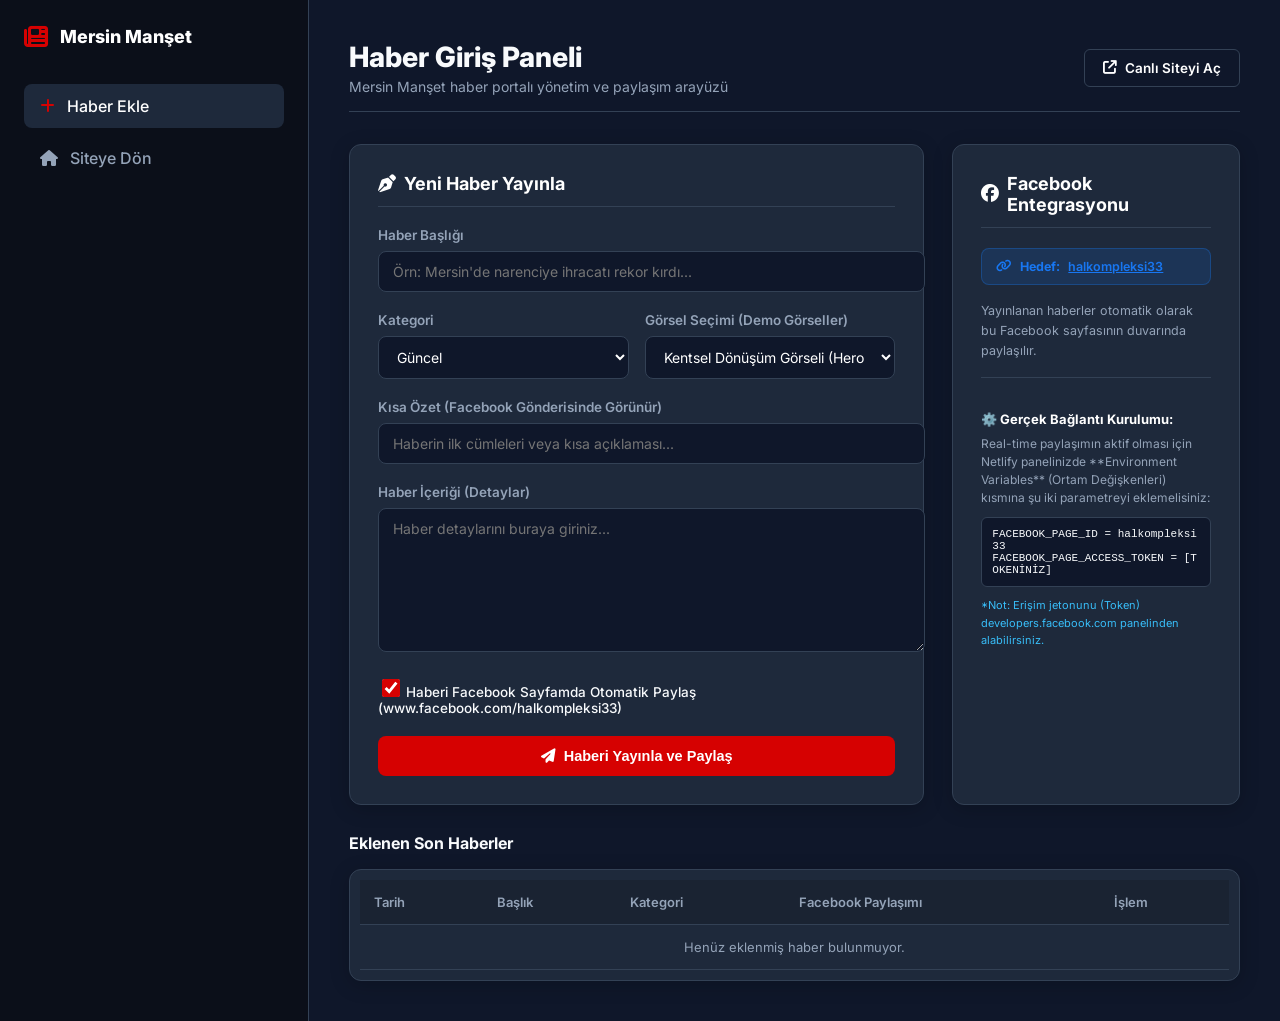
==== dashboard.html @ 8279e0f5 "Add author dashboard, Netlify serverless function for Facebook Page posting, and dynamic news render" ====
<!DOCTYPE html>
<html lang="tr">
<head>
  <meta charset="UTF-8" />
  <meta name="viewport" content="width=device-width, initial-scale=1.0" />
  <title>Mersin Manşet | Yazar Paneli</title>
  <!-- Google Fonts -->
  <link rel="preconnect" href="https://fonts.googleapis.com" />
  <link rel="preconnect" href="https://fonts.gstatic.com" crossorigin />
  <link href="https://fonts.googleapis.com/css2?family=Inter:wght@300;400;500;600;700;800&display=swap" rel="stylesheet" />
  <!-- Font Awesome -->
  <link rel="stylesheet" href="https://cdnjs.cloudflare.com/ajax/libs/font-awesome/6.5.0/css/all.min.css" />
  <!-- Styling -->
  <link rel="stylesheet" href="dashboard.css" />
</head>
<body class="dashboard-body">

  <div class="dashboard-container">
    
    <!-- SIDEBAR -->
    <aside class="dash-sidebar">
      <a href="index.html" class="dash-logo">
        <i class="fa-solid fa-newspaper"></i>
        <span>Mersin Manşet</span>
      </a>
      <ul class="dash-menu">
        <li class="dash-menu-item active">
          <a href="#"><i class="fa-solid fa-plus"></i> Haber Ekle</a>
        </li>
        <li class="dash-menu-item">
          <a href="index.html"><i class="fa-solid fa-home"></i> Siteye Dön</a>
        </li>
      </ul>
    </aside>

    <!-- MAIN CONTENT -->
    <main class="dash-content">
      
      <div class="dash-header">
        <div>
          <h1>Haber Giriş Paneli</h1>
          <p style="color: var(--text-muted); margin: 4px 0 0 0; font-size: 14px;">Mersin Manşet haber portalı yönetim ve paylaşım arayüzü</p>
        </div>
        <a href="index.html" class="btn-view-site" target="_blank">
          <i class="fa-solid fa-arrow-up-right-from-square"></i> Canlı Siteyi Aç
        </a>
      </div>

      <div class="dash-grid">
        
        <!-- LEFT: ADD NEWS FORM -->
        <section class="dash-card">
          <h2><i class="fa-solid fa-pen-nib"></i> Yeni Haber Yayınla</h2>
          <form id="newsForm">
            <div class="form-group">
              <label for="title">Haber Başlığı</label>
              <input type="text" id="title" class="form-control" placeholder="Örn: Mersin'de narenciye ihracatı rekor kırdı..." required />
            </div>

            <div class="form-group" style="display: grid; grid-template-columns: 1fr 1fr; gap: 16px;">
              <div>
                <label for="category">Kategori</label>
                <select id="category" class="form-control" required>
                  <option value="Güncel">Güncel</option>
                  <option value="Yerel">Yerel</option>
                  <option value="Siyaset">Siyaset</option>
                  <option value="Ekonomi">Ekonomi</option>
                  <option value="Spor">Spor</option>
                  <option value="Eğitim">Eğitim</option>
                  <option value="Sağlık">Sağlık</option>
                  <option value="Dünya">Dünya</option>
                </select>
              </div>
              <div>
                <label for="image">Görsel Seçimi (Demo Görseller)</label>
                <select id="image" class="form-control" required>
                  <option value="images/hero.png">Kentsel Dönüşüm Görseli (Hero)</option>
                  <option value="images/news1.png">Pazar Fiyatları Görseli (Ekonomi)</option>
                  <option value="images/news2.png">Belediye Meclisi Görseli (Siyaset)</option>
                  <option value="images/news3.png">Mersin İdman Yurdu (Spor)</option>
                  <option value="images/news4.png">Merkez Bankası Görseli (Finans)</option>
                  <option value="images/news5.png">Mersin Plajı Görseli (Yaşam)</option>
                  <option value="images/news6.png">Okul İnşaatı Görseli (Eğitim)</option>
                </select>
              </div>
            </div>

            <div class="form-group">
              <label for="excerpt">Kısa Özet (Facebook Gönderisinde Görünür)</label>
              <input type="text" id="excerpt" class="form-control" placeholder="Haberin ilk cümleleri veya kısa açıklaması..." required />
            </div>

            <div class="form-group">
              <label for="content">Haber İçeriği (Detaylar)</label>
              <textarea id="content" class="form-control" placeholder="Haber detaylarını buraya giriniz..." required></textarea>
            </div>

            <div class="form-group">
              <label class="form-checkbox">
                <input type="checkbox" id="postToFb" checked />
                <span>Haberi Facebook Sayfamda Otomatik Paylaş (www.facebook.com/halkompleksi33)</span>
              </label>
            </div>

            <button type="submit" class="btn-submit" id="submitBtn">
              <i class="fa-solid fa-paper-plane"></i> Haberi Yayınla ve Paylaş
            </button>
          </form>
        </section>

        <!-- RIGHT: FACEBOOK CONFIG & STATUS -->
        <aside class="dash-card">
          <h2><i class="fa-brands fa-facebook"></i> Facebook Entegrasyonu</h2>
          <div class="widget-fb-info">
            <div class="fb-badge">
              <i class="fa-solid fa-link"></i> Hedef: <a href="https://www.facebook.com/halkompleksi33" class="fb-page-link" target="_blank">halkompleksi33</a>
            </div>
            <p>
              Yayınlanan haberler otomatik olarak bu Facebook sayfasının duvarında paylaşılır.
            </p>
            <div style="border-top: 1px solid var(--border-dash); padding-top: 16px;">
              <h4 style="font-size: 13px; color: #fff; margin-bottom: 8px;">⚙️ Gerçek Bağlantı Kurulumu:</h4>
              <p style="font-size: 12px; line-height: 1.5;">
                Real-time paylaşımın aktif olması için Netlify panelinizde **Environment Variables** (Ortam Değişkenleri) kısmına şu iki parametreyi eklemelisiniz:
              </p>
              <code style="display:block; background:#0f172a; padding:10px; border-radius:6px; margin:10px 0; font-size:11px; word-break:break-all; border:1px solid var(--border-dash);">
                FACEBOOK_PAGE_ID = halkompleksi33<br>
                FACEBOOK_PAGE_ACCESS_TOKEN = [TOKENİNİZ]
              </code>
              <p style="font-size: 11px; color:#38bdf8;">
                *Not: Erişim jetonunu (Token) developers.facebook.com panelinden alabilirsiniz.
              </p>
            </div>
          </div>
        </aside>

      </div>

      <!-- BOTTOM: RECENTLY PUBLISHED ARTICLES -->
      <section class="articles-table-wrap">
        <h3>Eklenen Son Haberler</h3>
        <div class="dash-card" style="padding: 10px;">
          <table class="articles-table">
            <thead>
              <tr>
                <th>Tarih</th>
                <th>Başlık</th>
                <th>Kategori</th>
                <th>Facebook Paylaşımı</th>
                <th>İşlem</th>
              </tr>
            </thead>
            <tbody id="articlesList">
              <!-- JS ile doldurulacak -->
            </tbody>
          </table>
        </div>
      </section>

    </main>

  </div>

  <!-- TOAST NOTIFICATION -->
  <div id="toast" class="toast">
    <i class="fa-solid"></i>
    <span id="toastMsg"></span>
  </div>

  <script>
    document.addEventListener('DOMContentLoaded', function() {
      const newsForm = document.getElementById('newsForm');
      const articlesList = document.getElementById('articlesList');
      const toast = document.getElementById('toast');
      const toastMsg = document.getElementById('toastMsg');

      // Toast gösterici
      function showToast(msg, isSuccess = true) {
        toast.className = 'toast ' + (isSuccess ? 'toast-success show' : 'toast-error show');
        toast.querySelector('i').className = 'fa-solid ' + (isSuccess ? 'fa-circle-check' : 'fa-circle-xmark');
        toastMsg.textContent = msg;
        setTimeout(() => {
          toast.classList.remove('show');
        }, 4000);
      }

      // Haberleri LocalStorage'dan oku ve listele
      function loadArticles() {
        articlesList.innerHTML = '';
        const news = JSON.parse(localStorage.getItem('local_news') || '[]');
        
        if (news.length === 0) {
          articlesList.innerHTML = `<tr><td colspan="5" style="text-align: center; color: var(--text-muted);">Henüz eklenmiş haber bulunmuyor.</td></tr>`;
          return;
        }

        news.reverse().forEach((item, index) => {
          const tr = document.createElement('tr');
          tr.innerHTML = `
            <td>${item.date}</td>
            <td style="font-weight: 600;">${item.title}</td>
            <td><span class="badge-cat">${item.category}</span></td>
            <td>
              <span class="badge-status ${item.fbPosted ? 'status-posted' : 'status-local'}">
                <i class="fa-solid ${item.fbPosted ? 'fa-check' : 'fa-hourglass'}"></i>
                ${item.fbPosted ? 'Paylaşıldı' : 'Sadece Sitede'}
              </span>
            </td>
            <td>
              <button onclick="deleteArticle(${news.length - 1 - index})" style="background:none; border:none; color:var(--primary); cursor:pointer;" title="Haberi Sil">
                <i class="fa-solid fa-trash-can"></i>
              </button>
            </td>
          `;
          articlesList.appendChild(tr);
        });
      }

      // Haber silme
      window.deleteArticle = function(index) {
        const news = JSON.parse(localStorage.getItem('local_news') || '[]');
        news.splice(index, 1);
        localStorage.setItem('local_news', JSON.stringify(news));
        loadArticles();
        showToast('Haber başarıyla silindi!');
      };

      // Form Gönderme
      newsForm.addEventListener('submit', async function(e) {
        e.preventDefault();
        
        const title = document.getElementById('title').value.trim();
        const category = document.getElementById('category').value;
        const image = document.getElementById('image').value;
        const excerpt = document.getElementById('excerpt').value.trim();
        const content = document.getElementById('content').value.trim();
        const postToFb = document.getElementById('postToFb').checked;

        const newArticle = {
          title,
          category,
          image,
          excerpt,
          content,
          date: new Date().toLocaleDateString('tr-TR', { day: '2-digit', month: '2-digit', year: 'numeric', hour: '2-digit', minute: '2-digit' }),
          fbPosted: false
        };

        // Facebook API'ye gönder (Eğer seçildiyse)
        if (postToFb) {
          showToast('Facebook sayfasına yükleniyor...', true);
          try {
            const response = await fetch('/api/post-to-facebook', {
              method: 'POST',
              headers: {
                'Content-Type': 'application/json'
              },
              body: JSON.stringify({
                title: title,
                excerpt: excerpt,
                url: window.location.origin
              })
            });

            const result = await response.json();
            
            if (result.success) {
              newArticle.fbPosted = true;
              showToast('Haber sitede yayınlandı ve Facebook\'ta paylaşıldı! 🎉');
            } else {
              // Eğer API Jetonu ayarlanmadıysa (Netlify varsayılan veya yerel test)
              newArticle.fbPosted = false;
              showToast(result.message || 'Haber yayınlandı. Facebook jetonu eksik olduğundan paylaşım simüle edildi.', false);
            }
          } catch (err) {
            newArticle.fbPosted = false;
            showToast('Yerel test modu: Haber sitenizde yayına girdi!', true);
          }
        } else {
          showToast('Haber sitede yayınlandı (Facebook paylaşımı kapalı).');
        }

        // LocalStorage'a Kaydet
        const news = JSON.parse(localStorage.getItem('local_news') || '[]');
        news.push(newArticle);
        localStorage.setItem('local_news', JSON.stringify(news));

        // Formu temizle ve listeyi yenile
        newsForm.reset();
        loadArticles();
      });

      // İlk yükleme
      loadArticles();
    });
  </script>
</body>
</html>
---- dashboard.css ----
/* ========================================
   MERSİN MANŞET - Dashboard CSS
   ======================================== */
:root {
  --primary: #d60101;
  --primary-dark: #a80000;
  --bg-dash: #0f172a;
  --card-dash: #1e293b;
  --text-dash: #f8fafc;
  --text-muted: #94a3b8;
  --border-dash: #334155;
  --success: #10b981;
  --font-dash: 'Inter', sans-serif;
}

body.dashboard-body {
  font-family: var(--font-dash);
  background-color: var(--bg-dash);
  color: var(--text-dash);
  margin: 0;
  padding: 0;
  display: flex;
  min-height: 100vh;
}

.dashboard-container {
  display: flex;
  width: 100%;
}

/* SIDEBAR */
.dash-sidebar {
  width: 260px;
  background-color: #0b0f19;
  border-right: 1px solid var(--border-dash);
  display: flex;
  flex-direction: column;
  padding: 24px;
  flex-shrink: 0;
}

.dash-logo {
  display: flex;
  align-items: center;
  gap: 12px;
  color: #fff;
  font-size: 18px;
  font-weight: 800;
  margin-bottom: 36px;
  text-decoration: none;
}

.dash-logo i {
  color: var(--primary);
  font-size: 24px;
}

.dash-menu {
  list-style: none;
  padding: 0;
  margin: 0;
  display: flex;
  flex-direction: column;
  gap: 8px;
}

.dash-menu-item a {
  display: flex;
  align-items: center;
  gap: 12px;
  padding: 12px 16px;
  color: var(--text-muted);
  text-decoration: none;
  font-weight: 500;
  border-radius: 8px;
  transition: all 0.2s ease;
}

.dash-menu-item.active a,
.dash-menu-item a:hover {
  color: #fff;
  background-color: var(--card-dash);
}

.dash-menu-item.active a i {
  color: var(--primary);
}

/* MAIN CONTENT */
.dash-content {
  flex: 1;
  padding: 40px;
  overflow-y: auto;
}

.dash-header {
  display: flex;
  justify-content: space-between;
  align-items: center;
  margin-bottom: 32px;
  border-bottom: 1px solid var(--border-dash);
  padding-bottom: 16px;
}

.dash-header h1 {
  font-size: 28px;
  font-weight: 800;
  margin: 0;
}

.btn-view-site {
  display: inline-flex;
  align-items: center;
  gap: 8px;
  padding: 10px 18px;
  background-color: transparent;
  color: #fff;
  border: 1.5px solid var(--border-dash);
  border-radius: 6px;
  font-weight: 600;
  font-size: 13.5px;
  text-decoration: none;
  transition: all 0.2s ease;
}

.btn-view-site:hover {
  background-color: var(--border-dash);
}

/* GRID CARDS */
.dash-grid {
  display: grid;
  grid-template-columns: 2fr 1fr;
  gap: 28px;
}

.dash-card {
  background-color: var(--card-dash);
  border: 1px solid var(--border-dash);
  border-radius: 12px;
  padding: 28px;
  box-shadow: 0 4px 20px rgba(0, 0, 0, 0.2);
}

.dash-card h2 {
  font-size: 18px;
  font-weight: 700;
  margin-top: 0;
  margin-bottom: 20px;
  display: flex;
  align-items: center;
  gap: 8px;
  color: #fff;
  border-bottom: 1px solid var(--border-dash);
  padding-bottom: 12px;
}

/* FORM STYLES */
.form-group {
  margin-bottom: 20px;
}

.form-group label {
  display: block;
  font-size: 13.5px;
  font-weight: 600;
  color: var(--text-muted);
  margin-bottom: 8px;
}

.form-control {
  width: 100%;
  padding: 11px 14px;
  background-color: var(--bg-dash);
  border: 1.5px solid var(--border-dash);
  border-radius: 8px;
  color: #fff;
  font-family: var(--font-dash);
  font-size: 14px;
  outline: none;
  transition: border-color 0.2s;
}

.form-control:focus {
  border-color: var(--primary);
}

textarea.form-control {
  resize: vertical;
  min-height: 120px;
}

.form-checkbox {
  display: flex;
  align-items: center;
  gap: 10px;
  cursor: pointer;
  user-select: none;
  margin-top: 8px;
}

.form-checkbox input {
  width: 18px;
  height: 18px;
  accent-color: var(--primary);
  cursor: pointer;
}

.form-checkbox span {
  font-size: 13.5px;
  font-weight: 500;
  color: var(--text-dash);
}

.btn-submit {
  width: 100%;
  padding: 12px;
  background-color: var(--primary);
  color: #fff;
  border: none;
  border-radius: 8px;
  font-weight: 700;
  font-size: 14.5px;
  cursor: pointer;
  transition: background-color 0.2s;
  display: flex;
  align-items: center;
  justify-content: center;
  gap: 8px;
}

.btn-submit:hover {
  background-color: var(--primary-dark);
}

/* WIDGETS */
.widget-fb-info {
  display: flex;
  flex-direction: column;
  gap: 16px;
}

.fb-badge {
  display: flex;
  align-items: center;
  gap: 8px;
  background-color: rgba(24, 119, 242, 0.15);
  color: #1877f2;
  padding: 10px 14px;
  border-radius: 8px;
  font-size: 12.5px;
  font-weight: 700;
  border: 1px solid rgba(24, 119, 242, 0.3);
}

.fb-page-link {
  color: #1877f2;
  text-decoration: underline;
  font-weight: 600;
}

.widget-fb-info p {
  font-size: 12.5px;
  line-height: 1.6;
  color: var(--text-muted);
  margin: 0;
}

/* ARTICLES LIST TABLE */
.articles-table-wrap {
  margin-top: 28px;
}

.articles-table-wrap h3 {
  font-size: 16px;
  font-weight: 700;
  margin-bottom: 16px;
}

.articles-table {
  width: 100%;
  border-collapse: collapse;
  text-align: left;
}

.articles-table th,
.articles-table td {
  padding: 14px;
  border-bottom: 1px solid var(--border-dash);
  font-size: 13px;
}

.articles-table th {
  color: var(--text-muted);
  font-weight: 600;
  background-color: rgba(0, 0, 0, 0.15);
}

.badge-cat {
  padding: 3px 8px;
  border-radius: 4px;
  font-size: 10px;
  font-weight: 800;
  text-transform: uppercase;
  color: #fff;
  background-color: var(--primary);
}

.badge-status {
  padding: 3px 8px;
  border-radius: 4px;
  font-size: 11px;
  font-weight: 600;
  display: inline-flex;
  align-items: center;
  gap: 4px;
}

.status-local {
  background-color: rgba(255, 255, 255, 0.1);
  color: #fff;
}

.status-posted {
  background-color: rgba(16, 185, 129, 0.15);
  color: var(--success);
}

/* TOAST NOTIFICATION */
.toast {
  position: fixed;
  bottom: 24px;
  right: 24px;
  background-color: var(--card-dash);
  border: 1.5px solid var(--border-dash);
  color: #fff;
  padding: 16px 20px;
  border-radius: 10px;
  box-shadow: var(--shadow-md);
  z-index: 1100;
  display: flex;
  align-items: center;
  gap: 12px;
  transform: translateY(100px);
  opacity: 0;
  transition: all 0.3s cubic-bezier(0.175, 0.885, 0.32, 1.275);
}

.toast.show {
  transform: translateY(0);
  opacity: 1;
}

.toast i {
  font-size: 18px;
}

.toast-success i {
  color: var(--success);
}

.toast-error i {
  color: var(--primary);
}

@media (max-width: 992px) {
  .dash-grid {
    grid-template-columns: 1fr;
  }
  .dashboard-container {
    flex-direction: column;
  }
  .dash-sidebar {
    width: 100%;
    border-right: none;
    border-bottom: 1px solid var(--border-dash);
  }
}
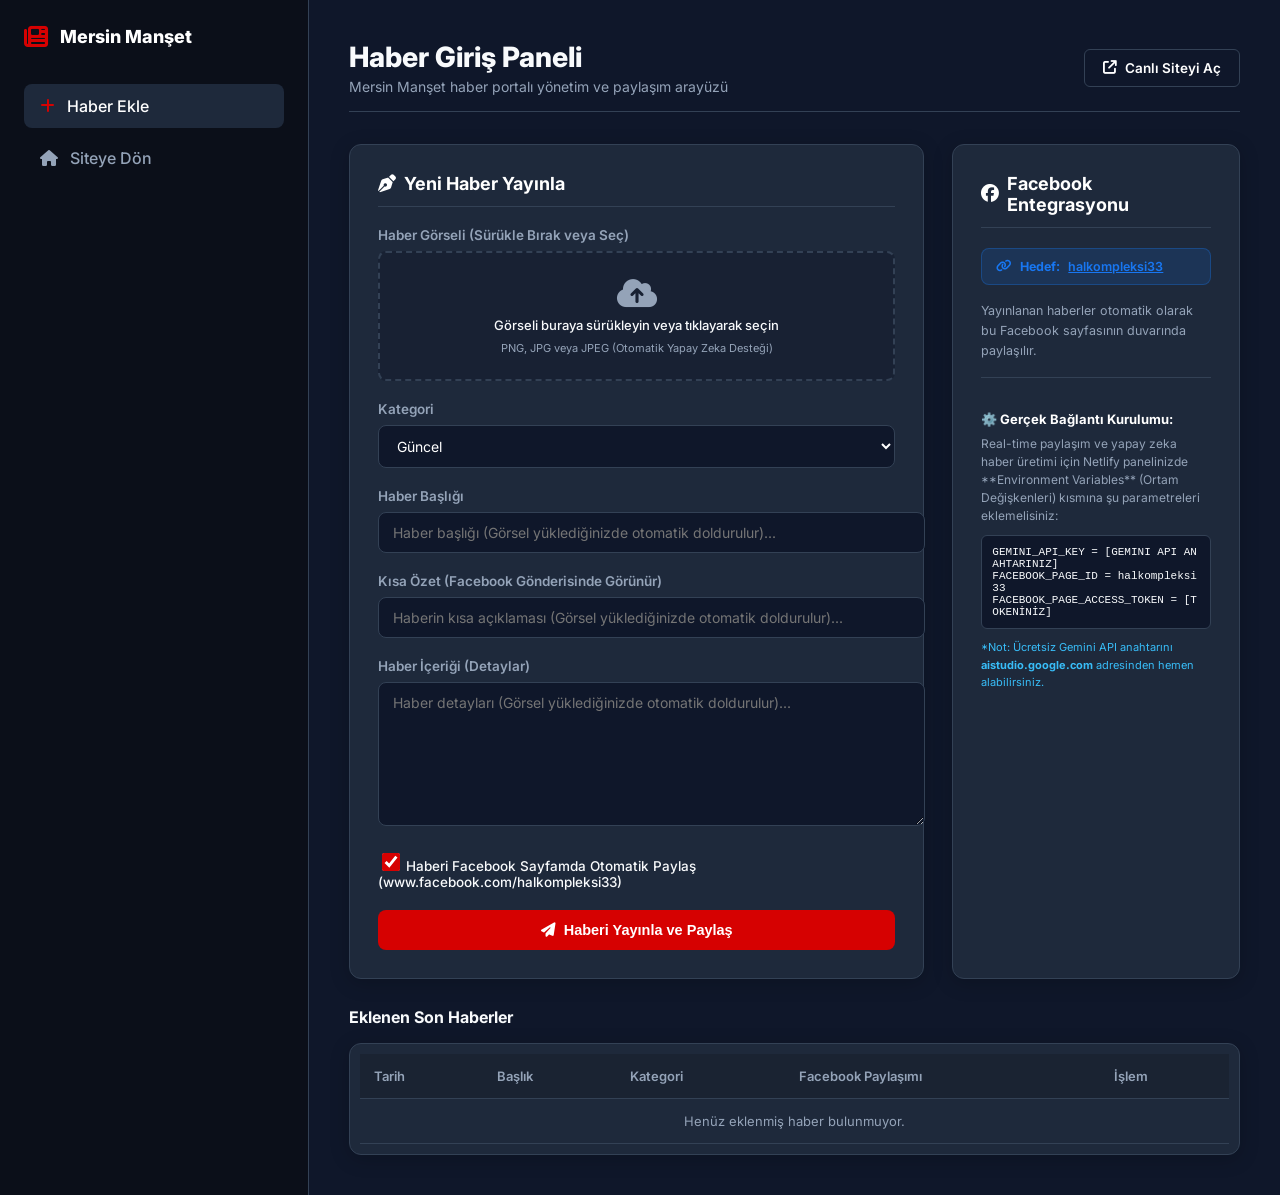
==== commit 18e68032: "Implement AI drag and drop news generation using Gemini API serverless function and Canvas compressi" ====
--- a/dashboard.html
+++ b/dashboard.html
@@ -50,14 +50,33 @@
         
         <!-- LEFT: ADD NEWS FORM -->
         <section class="dash-card">
+          <!-- AI Loading Overlay -->
+          <div id="aiLoadingOverlay" class="ai-loading-overlay">
+            <div class="ai-spinner"></div>
+            <div class="ai-loading-text">
+              <span>Yapay Zeka Görseli Analiz Ediyor...</span>
+              <span class="ai-loading-subtext">Haber başlığı, özeti ve detayları otomatik yazılıyor.</span>
+            </div>
+          </div>
+
           <h2><i class="fa-solid fa-pen-nib"></i> Yeni Haber Yayınla</h2>
           <form id="newsForm">
+            <!-- Drag and Drop Zone -->
             <div class="form-group">
-              <label for="title">Haber Başlığı</label>
-              <input type="text" id="title" class="form-control" placeholder="Örn: Mersin'de narenciye ihracatı rekor kırdı..." required />
-            </div>
-
-            <div class="form-group" style="display: grid; grid-template-columns: 1fr 1fr; gap: 16px;">
+              <label>Haber Görseli (Sürükle Bırak veya Seç)</label>
+              <div id="dropZone" class="drop-zone">
+                <i class="fa-solid fa-cloud-arrow-up"></i>
+                <p>Görseli buraya sürükleyin veya tıklayarak seçin</p>
+                <span style="font-size: 11px; color: var(--text-muted);">PNG, JPG veya JPEG (Otomatik Yapay Zeka Desteği)</span>
+                <input type="file" id="fileInput" accept="image/*" style="display: none;" />
+              </div>
+              <div id="previewContainer" class="preview-container" style="display: none;">
+                <img id="imagePreview" src="" alt="Haber Görseli" />
+                <button type="button" id="removeImageBtn" class="btn-remove-img"><i class="fa-solid fa-trash-can"></i> Görseli Kaldır</button>
+              </div>
+            </div>
+
+            <div class="form-group" style="display: grid; grid-template-columns: 1fr; gap: 16px;">
               <div>
                 <label for="category">Kategori</label>
                 <select id="category" class="form-control" required>
@@ -71,28 +90,21 @@
                   <option value="Dünya">Dünya</option>
                 </select>
               </div>
-              <div>
-                <label for="image">Görsel Seçimi (Demo Görseller)</label>
-                <select id="image" class="form-control" required>
-                  <option value="images/hero.png">Kentsel Dönüşüm Görseli (Hero)</option>
-                  <option value="images/news1.png">Pazar Fiyatları Görseli (Ekonomi)</option>
-                  <option value="images/news2.png">Belediye Meclisi Görseli (Siyaset)</option>
-                  <option value="images/news3.png">Mersin İdman Yurdu (Spor)</option>
-                  <option value="images/news4.png">Merkez Bankası Görseli (Finans)</option>
-                  <option value="images/news5.png">Mersin Plajı Görseli (Yaşam)</option>
-                  <option value="images/news6.png">Okul İnşaatı Görseli (Eğitim)</option>
-                </select>
-              </div>
+            </div>
+
+            <div class="form-group">
+              <label for="title">Haber Başlığı</label>
+              <input type="text" id="title" class="form-control" placeholder="Haber başlığı (Görsel yüklediğinizde otomatik doldurulur)..." required />
             </div>
 
             <div class="form-group">
               <label for="excerpt">Kısa Özet (Facebook Gönderisinde Görünür)</label>
-              <input type="text" id="excerpt" class="form-control" placeholder="Haberin ilk cümleleri veya kısa açıklaması..." required />
+              <input type="text" id="excerpt" class="form-control" placeholder="Haberin kısa açıklaması (Görsel yüklediğinizde otomatik doldurulur)..." required />
             </div>
 
             <div class="form-group">
               <label for="content">Haber İçeriği (Detaylar)</label>
-              <textarea id="content" class="form-control" placeholder="Haber detaylarını buraya giriniz..." required></textarea>
+              <textarea id="content" class="form-control" placeholder="Haber detayları (Görsel yüklediğinizde otomatik doldurulur)..." required></textarea>
             </div>
 
             <div class="form-group">
@@ -121,14 +133,15 @@
             <div style="border-top: 1px solid var(--border-dash); padding-top: 16px;">
               <h4 style="font-size: 13px; color: #fff; margin-bottom: 8px;">⚙️ Gerçek Bağlantı Kurulumu:</h4>
               <p style="font-size: 12px; line-height: 1.5;">
-                Real-time paylaşımın aktif olması için Netlify panelinizde **Environment Variables** (Ortam Değişkenleri) kısmına şu iki parametreyi eklemelisiniz:
+                Real-time paylaşım ve yapay zeka haber üretimi için Netlify panelinizde **Environment Variables** (Ortam Değişkenleri) kısmına şu parametreleri eklemelisiniz:
               </p>
               <code style="display:block; background:#0f172a; padding:10px; border-radius:6px; margin:10px 0; font-size:11px; word-break:break-all; border:1px solid var(--border-dash);">
+                GEMINI_API_KEY = [GEMINI API ANAHTARINIZ]<br>
                 FACEBOOK_PAGE_ID = halkompleksi33<br>
                 FACEBOOK_PAGE_ACCESS_TOKEN = [TOKENİNİZ]
               </code>
               <p style="font-size: 11px; color:#38bdf8;">
-                *Not: Erişim jetonunu (Token) developers.facebook.com panelinden alabilirsiniz.
+                *Not: Ücretsiz Gemini API anahtarını <strong>aistudio.google.com</strong> adresinden hemen alabilirsiniz.
               </p>
             </div>
           </div>
@@ -173,6 +186,16 @@
       const articlesList = document.getElementById('articlesList');
       const toast = document.getElementById('toast');
       const toastMsg = document.getElementById('toastMsg');
+      const aiLoadingOverlay = document.getElementById('aiLoadingOverlay');
+
+      // Drag and Drop Elements
+      const dropZone = document.getElementById('dropZone');
+      const fileInput = document.getElementById('fileInput');
+      const previewContainer = document.getElementById('previewContainer');
+      const imagePreview = document.getElementById('imagePreview');
+      const removeImageBtn = document.getElementById('removeImageBtn');
+
+      let uploadedImageBase64 = '';
 
       // Toast gösterici
       function showToast(msg, isSuccess = true) {
@@ -182,6 +205,132 @@
         setTimeout(() => {
           toast.classList.remove('show');
         }, 4000);
+      }
+
+      // Drag over effect
+      dropZone.addEventListener('dragover', (e) => {
+        e.preventDefault();
+        dropZone.classList.add('dragover');
+      });
+
+      dropZone.addEventListener('dragleave', () => {
+        dropZone.classList.remove('dragover');
+      });
+
+      dropZone.addEventListener('drop', (e) => {
+        e.preventDefault();
+        dropZone.classList.remove('dragover');
+        const files = e.dataTransfer.files;
+        if (files.length > 0) {
+          handleFile(files[0]);
+        }
+      });
+
+      dropZone.addEventListener('click', () => {
+        fileInput.click();
+      });
+
+      fileInput.addEventListener('change', () => {
+        if (fileInput.files.length > 0) {
+          handleFile(fileInput.files[0]);
+        }
+      });
+
+      removeImageBtn.addEventListener('click', () => {
+        uploadedImageBase64 = '';
+        imagePreview.src = '';
+        previewContainer.style.display = 'none';
+        dropZone.style.display = 'flex';
+        fileInput.value = '';
+      });
+
+      // Resmi Canvas ile Sıkıştırma ve Base64'e Çevirme
+      function handleFile(file) {
+        if (!file.type.startsWith('image/')) {
+          showToast('Lütfen geçerli bir görsel dosyası seçin!', false);
+          return;
+        }
+
+        const reader = new FileReader();
+        reader.onload = function(event) {
+          const img = new Image();
+          img.onload = function() {
+            // Sıkıştırma için canvas oluştur
+            const canvas = document.createElement('canvas');
+            const MAX_WIDTH = 600;
+            const MAX_HEIGHT = 450;
+            let width = img.width;
+            let height = img.height;
+
+            if (width > height) {
+              if (width > MAX_WIDTH) {
+                height *= MAX_WIDTH / width;
+                width = MAX_WIDTH;
+              }
+            } else {
+              if (height > MAX_HEIGHT) {
+                width *= MAX_HEIGHT / height;
+                height = MAX_HEIGHT;
+              }
+            }
+
+            canvas.width = width;
+            canvas.height = height;
+            const ctx = canvas.getContext('2d');
+            ctx.drawImage(img, 0, 0, width, height);
+
+            // 0.7 kalitesinde JPEG olarak çıktı al
+            uploadedImageBase64 = canvas.toDataURL('image/jpeg', 0.7);
+
+            // Arayüz güncelle
+            imagePreview.src = uploadedImageBase64;
+            dropZone.style.display = 'none';
+            previewContainer.style.display = 'flex';
+
+            // Yapay Zekayı tetikle
+            generateAIExtractedNews(uploadedImageBase64);
+          };
+          img.src = event.target.result;
+        };
+        reader.readAsDataURL(file);
+      }
+
+      // Yapay Zeka Haber Üretimi API çağrısı
+      async function generateAIExtractedNews(base64Image) {
+        aiLoadingOverlay.style.display = 'flex';
+        showToast('Yapay Zeka görseli analiz ediyor, haber yazılıyor...', true);
+
+        try {
+          const response = await fetch('/api/generate-news', {
+            method: 'POST',
+            headers: {
+              'Content-Type': 'application/json'
+            },
+            body: JSON.stringify({ base64Image })
+          });
+
+          const result = await response.json();
+
+          if (result.success && result.data) {
+            const { title, category, excerpt, content } = result.data;
+            document.getElementById('title').value = title;
+            document.getElementById('category').value = category;
+            document.getElementById('excerpt').value = excerpt;
+            document.getElementById('content').value = content;
+            showToast('Yapay Zeka haberi yazdı! Lütfen kontrol edin.', true);
+          } else {
+            showToast('Yapay zeka haber üretimi başarısız oldu.', false);
+          }
+        } catch (error) {
+          showToast('Lokal Mod: Simüle edilmiş haber başlıkları dolduruldu.', true);
+          // Local/Simülasyon modunda test verisi doldur
+          document.getElementById('title').value = "Mersin Limanı'nda Dev Yatırım: Kapasite Yüzde 30 Artırılıyor";
+          document.getElementById('category').value = "Ekonomi";
+          document.getElementById('excerpt').value = "Mersin Uluslararası Limanı (MIP), kentin ekonomisine büyük katkı sağlayacak yeni genişleme projesini başlattı.";
+          document.getElementById('content').value = "Mersin ekonomisinin can damarı olan Mersin Uluslararası Limanı (MIP), kapasite artırımı ve rıhtım genişletme çalışmalarına resmen başladı. Yaklaşık 450 milyon dolarlık bütçeyle hayata geçirilecek yatırım sayesinde liman, dünyanın en büyük konteyner gemilerine aynı anda hizmet verebilecek hale gelecek.\n\nİl protokol üyeleri yaptıkları konuşmada, bu yatırımın sadece Mersin için değil, Doğu Akdeniz havzası ve tüm Türkiye dış ticareti için kritik bir kilometre taşı olduğunu vurguladı. Projenin önümüzdeki yılın son çeyreğinde tamamlanarak hizmete girmesi planlanıyor.";
+        } finally {
+          aiLoadingOverlay.style.display = 'none';
+        }
       }
 
       // Haberleri LocalStorage'dan oku ve listele
@@ -231,10 +380,12 @@
         
         const title = document.getElementById('title').value.trim();
         const category = document.getElementById('category').value;
-        const image = document.getElementById('image').value;
         const excerpt = document.getElementById('excerpt').value.trim();
         const content = document.getElementById('content').value.trim();
         const postToFb = document.getElementById('postToFb').checked;
+
+        // Görsel belirlenmesi (Seçilmiş görsel base64 yoksa varsayılan placeholder)
+        const image = uploadedImageBase64 || 'images/hero.png';
 
         const newArticle = {
           title,
@@ -268,13 +419,12 @@
               newArticle.fbPosted = true;
               showToast('Haber sitede yayınlandı ve Facebook\'ta paylaşıldı! 🎉');
             } else {
-              // Eğer API Jetonu ayarlanmadıysa (Netlify varsayılan veya yerel test)
               newArticle.fbPosted = false;
               showToast(result.message || 'Haber yayınlandı. Facebook jetonu eksik olduğundan paylaşım simüle edildi.', false);
             }
           } catch (err) {
             newArticle.fbPosted = false;
-            showToast('Yerel test modu: Haber sitenizde yayına girdi!', true);
+            showToast('Lokal Mod: Haber sitenizde yayına girdi!', true);
           }
         } else {
           showToast('Haber sitede yayınlandı (Facebook paylaşımı kapalı).');
@@ -285,8 +435,13 @@
         news.push(newArticle);
         localStorage.setItem('local_news', JSON.stringify(news));
 
-        // Formu temizle ve listeyi yenile
+        // Formu temizle, görseli sıfırla ve listeyi yenile
         newsForm.reset();
+        uploadedImageBase64 = '';
+        imagePreview.src = '';
+        previewContainer.style.display = 'none';
+        dropZone.style.display = 'flex';
+        fileInput.value = '';
         loadArticles();
       });
 
--- a/dashboard.css
+++ b/dashboard.css
@@ -376,3 +376,131 @@
     border-bottom: 1px solid var(--border-dash);
   }
 }
+
+/* DRAG & DROP ZONE */
+.drop-zone {
+  border: 2px dashed var(--border-dash);
+  border-radius: 8px;
+  padding: 24px;
+  text-align: center;
+  background-color: rgba(15, 23, 42, 0.4);
+  cursor: pointer;
+  transition: all 0.25s ease;
+  display: flex;
+  flex-direction: column;
+  align-items: center;
+  justify-content: center;
+  gap: 8px;
+}
+
+.drop-zone:hover,
+.drop-zone.dragover {
+  border-color: var(--primary);
+  background-color: rgba(214, 1, 1, 0.05);
+}
+
+.drop-zone i {
+  font-size: 32px;
+  color: var(--text-muted);
+  transition: color 0.2s, transform 0.2s;
+}
+
+.drop-zone:hover i,
+.drop-zone.dragover i {
+  color: var(--primary);
+  transform: translateY(-4px);
+}
+
+.drop-zone p {
+  margin: 0;
+  font-size: 13px;
+  font-weight: 500;
+}
+
+/* PREVIEW CONTAINER */
+.preview-container {
+  border: 1px solid var(--border-dash);
+  border-radius: 8px;
+  padding: 12px;
+  background-color: rgba(15, 23, 42, 0.6);
+  display: flex;
+  flex-direction: column;
+  align-items: center;
+  gap: 12px;
+}
+
+#imagePreview {
+  max-width: 100%;
+  max-height: 200px;
+  border-radius: 6px;
+  object-fit: contain;
+}
+
+.btn-remove-img {
+  background-color: transparent;
+  border: 1px solid var(--primary);
+  color: var(--primary);
+  padding: 6px 12px;
+  border-radius: 4px;
+  font-size: 12px;
+  font-weight: 600;
+  cursor: pointer;
+  transition: all 0.2s;
+  display: inline-flex;
+  align-items: center;
+  gap: 6px;
+}
+
+.btn-remove-img:hover {
+  background-color: var(--primary);
+  color: #fff;
+}
+
+/* AI LOADING OVERLAY */
+.dash-card {
+  position: relative;
+}
+
+.ai-loading-overlay {
+  position: absolute;
+  inset: 0;
+  background-color: rgba(30, 41, 59, 0.85);
+  border-radius: 12px;
+  display: none;
+  flex-direction: column;
+  align-items: center;
+  justify-content: center;
+  gap: 18px;
+  z-index: 100;
+  backdrop-filter: blur(4px);
+}
+
+.ai-spinner {
+  width: 48px;
+  height: 48px;
+  border: 4px solid rgba(214, 1, 1, 0.1);
+  border-left-color: var(--primary);
+  border-radius: 50%;
+  animation: aiSpin 1s linear infinite;
+}
+
+.ai-loading-text {
+  font-size: 14px;
+  font-weight: 600;
+  color: #fff;
+  display: flex;
+  flex-direction: column;
+  align-items: center;
+  gap: 6px;
+}
+
+.ai-loading-subtext {
+  font-size: 12px;
+  color: var(--text-muted);
+}
+
+@keyframes aiSpin {
+  0% { transform: rotate(0deg); }
+  100% { transform: rotate(360deg); }
+}
+
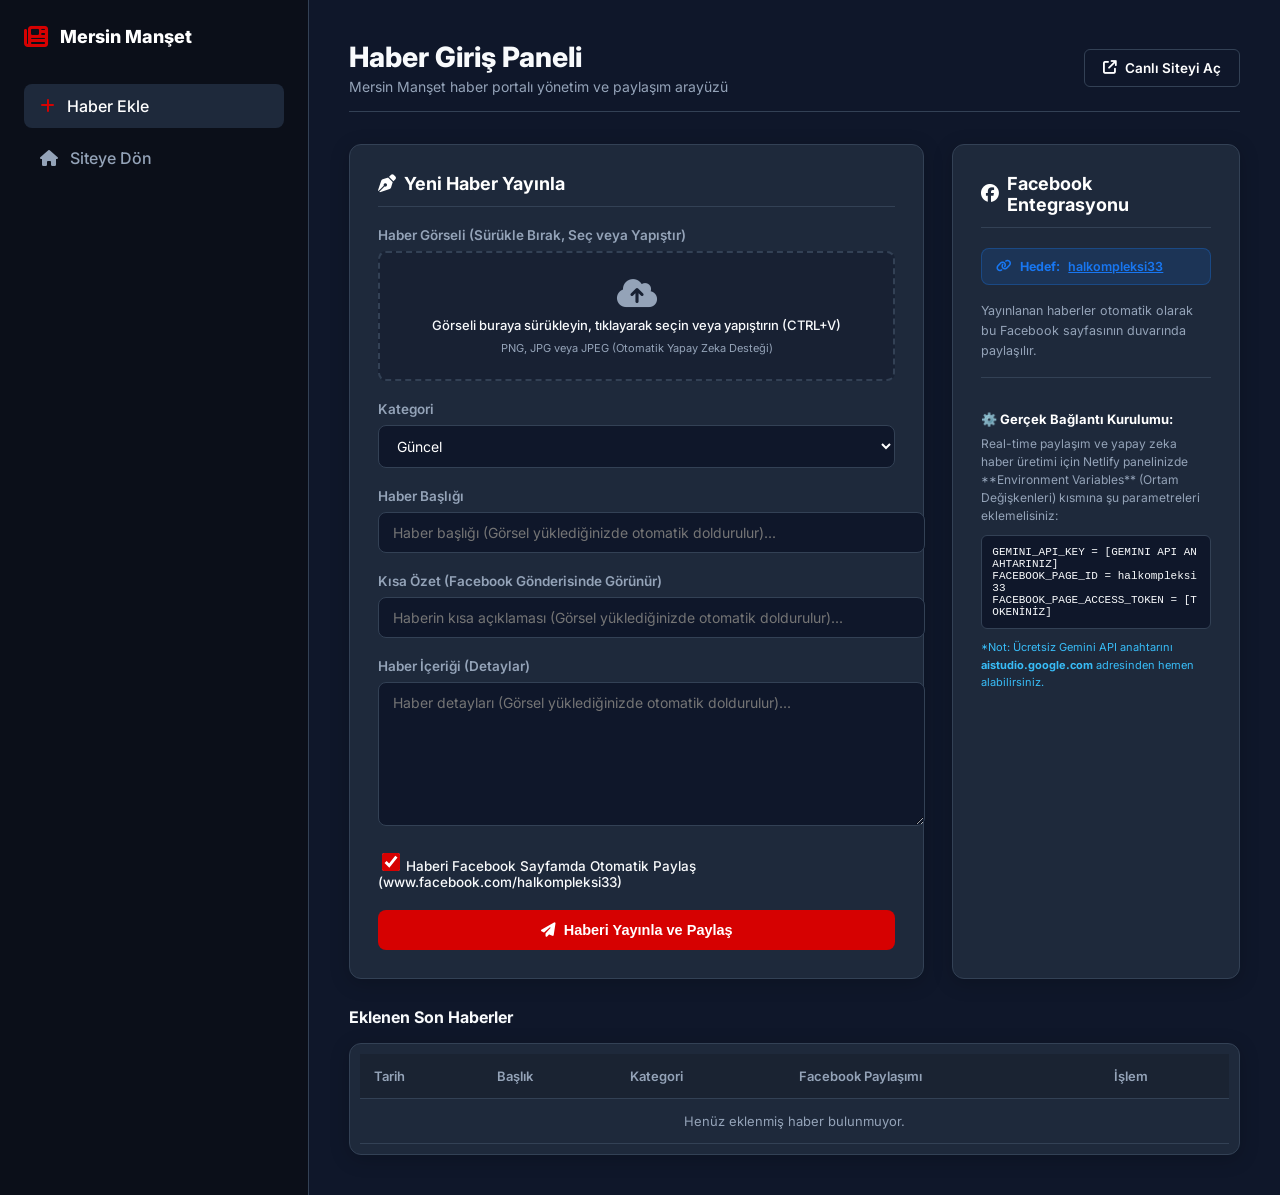
==== commit 46d94c56: "Add clipboard paste (CTRL+V) support for image uploads in author dashboard" ====
--- a/dashboard.html
+++ b/dashboard.html
@@ -63,10 +63,10 @@
           <form id="newsForm">
             <!-- Drag and Drop Zone -->
             <div class="form-group">
-              <label>Haber Görseli (Sürükle Bırak veya Seç)</label>
+              <label>Haber Görseli (Sürükle Bırak, Seç veya Yapıştır)</label>
               <div id="dropZone" class="drop-zone">
                 <i class="fa-solid fa-cloud-arrow-up"></i>
-                <p>Görseli buraya sürükleyin veya tıklayarak seçin</p>
+                <p>Görseli buraya sürükleyin, tıklayarak seçin veya yapıştırın (CTRL+V)</p>
                 <span style="font-size: 11px; color: var(--text-muted);">PNG, JPG veya JPEG (Otomatik Yapay Zeka Desteği)</span>
                 <input type="file" id="fileInput" accept="image/*" style="display: none;" />
               </div>
@@ -233,6 +233,19 @@
       fileInput.addEventListener('change', () => {
         if (fileInput.files.length > 0) {
           handleFile(fileInput.files[0]);
+        }
+      });
+
+      // Pano yapıştırma (Paste) olayı
+      window.addEventListener('paste', (e) => {
+        const items = e.clipboardData.items;
+        for (let i = 0; i < items.length; i++) {
+          if (items[i].type.indexOf('image') !== -1) {
+            const file = items[i].getAsFile();
+            handleFile(file);
+            showToast('Görsel panodan başarıyla yapıştırıldı!', true);
+            break;
+          }
         }
       });
 
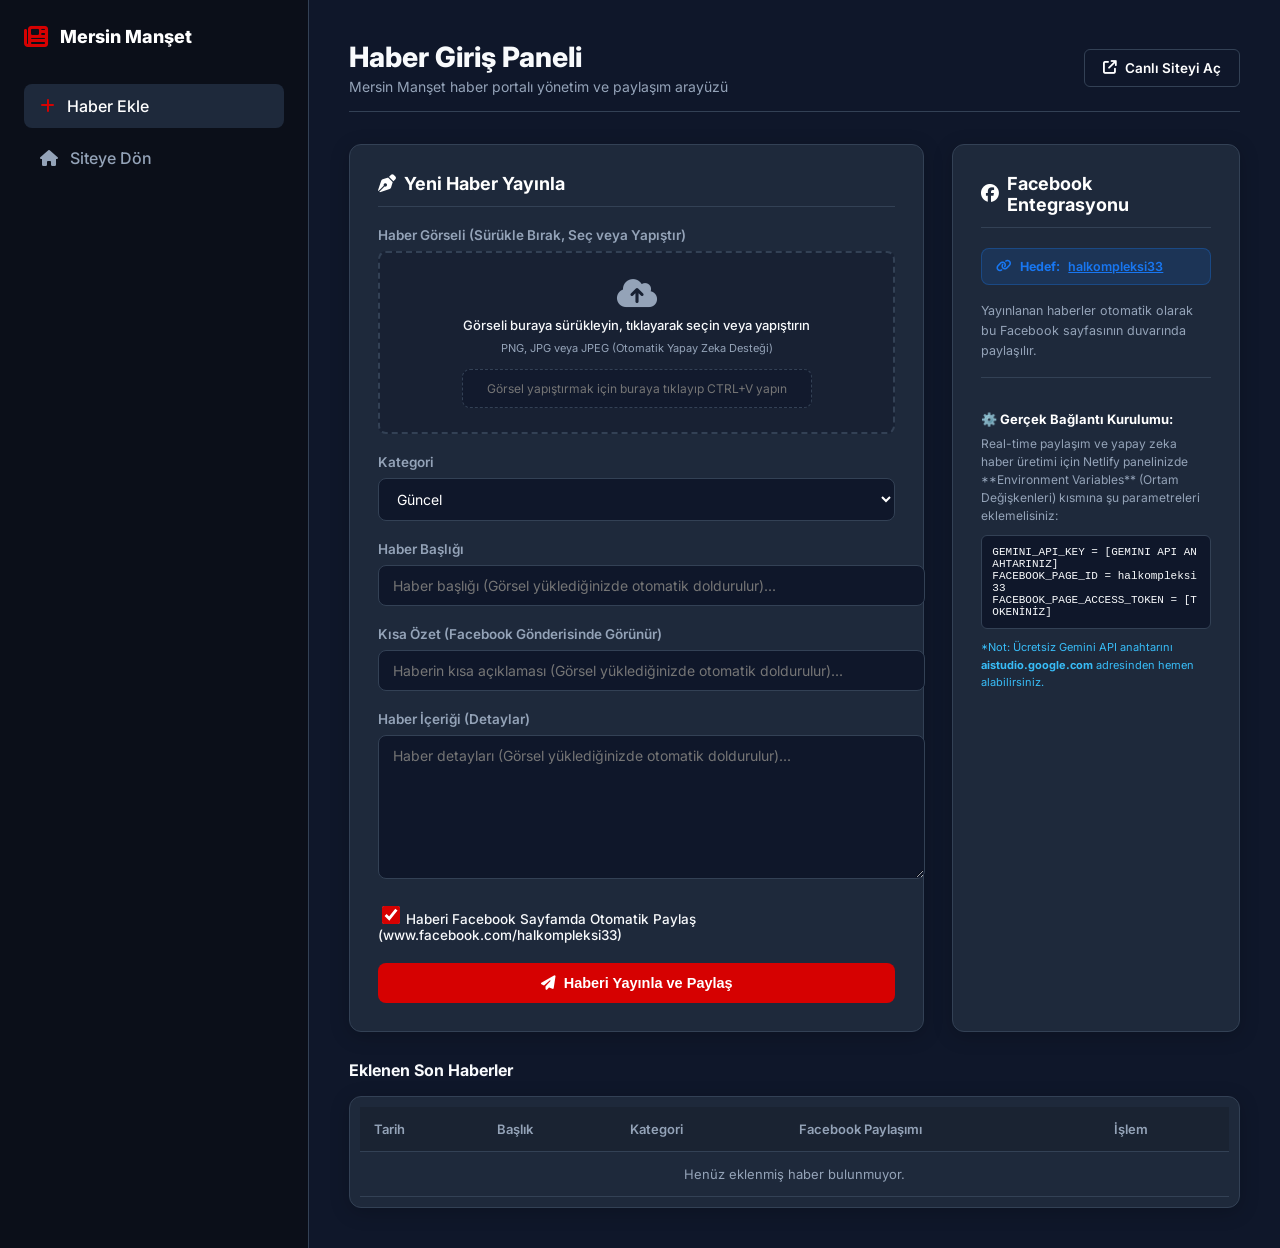
==== commit 29e14095: "Create explicit pasteInput area within dropZone in author dashboard to improve UX for clipboard imag" ====
--- a/dashboard.html
+++ b/dashboard.html
@@ -66,8 +66,9 @@
               <label>Haber Görseli (Sürükle Bırak, Seç veya Yapıştır)</label>
               <div id="dropZone" class="drop-zone">
                 <i class="fa-solid fa-cloud-arrow-up"></i>
-                <p>Görseli buraya sürükleyin, tıklayarak seçin veya yapıştırın (CTRL+V)</p>
-                <span style="font-size: 11px; color: var(--text-muted);">PNG, JPG veya JPEG (Otomatik Yapay Zeka Desteği)</span>
+                <p>Görseli buraya sürükleyin, tıklayarak seçin veya yapıştırın</p>
+                <span style="font-size: 11px; color: var(--text-muted); margin-bottom: 6px;">PNG, JPG veya JPEG (Otomatik Yapay Zeka Desteği)</span>
+                <input type="text" id="pasteInput" placeholder="Görsel yapıştırmak için buraya tıklayıp CTRL+V yapın" class="form-control" style="font-size: 12px; text-align: center; border: 1.5px dashed var(--border-dash); background: rgba(15, 23, 42, 0.6); color: #fff; max-width: 320px; width: 100%; cursor: pointer;" readonly />
                 <input type="file" id="fileInput" accept="image/*" style="display: none;" />
               </div>
               <div id="previewContainer" class="preview-container" style="display: none;">
@@ -236,8 +237,20 @@
         }
       });
 
-      // Pano yapıştırma (Paste) olayı
-      window.addEventListener('paste', (e) => {
+      const pasteInput = document.getElementById('pasteInput');
+
+      pasteInput.addEventListener('click', (e) => {
+        e.stopPropagation(); // Dosya seçicisinin açılmasını engelle, sadece odağı buraya al
+        pasteInput.focus();
+        pasteInput.placeholder = "Şimdi CTRL+V ile görseli yapıştırın...";
+      });
+
+      pasteInput.addEventListener('blur', () => {
+        pasteInput.placeholder = "Görsel yapıştırmak için buraya tıklayıp CTRL+V yapın";
+      });
+
+      // Pano yapıştırma (Paste) olayı hem input hem de pencere genelinde dinlenir
+      const handlePasteEvent = (e) => {
         const items = e.clipboardData.items;
         for (let i = 0; i < items.length; i++) {
           if (items[i].type.indexOf('image') !== -1) {
@@ -247,7 +260,10 @@
             break;
           }
         }
-      });
+      };
+
+      pasteInput.addEventListener('paste', handlePasteEvent);
+      window.addEventListener('paste', handlePasteEvent);
 
       removeImageBtn.addEventListener('click', () => {
         uploadedImageBase64 = '';
